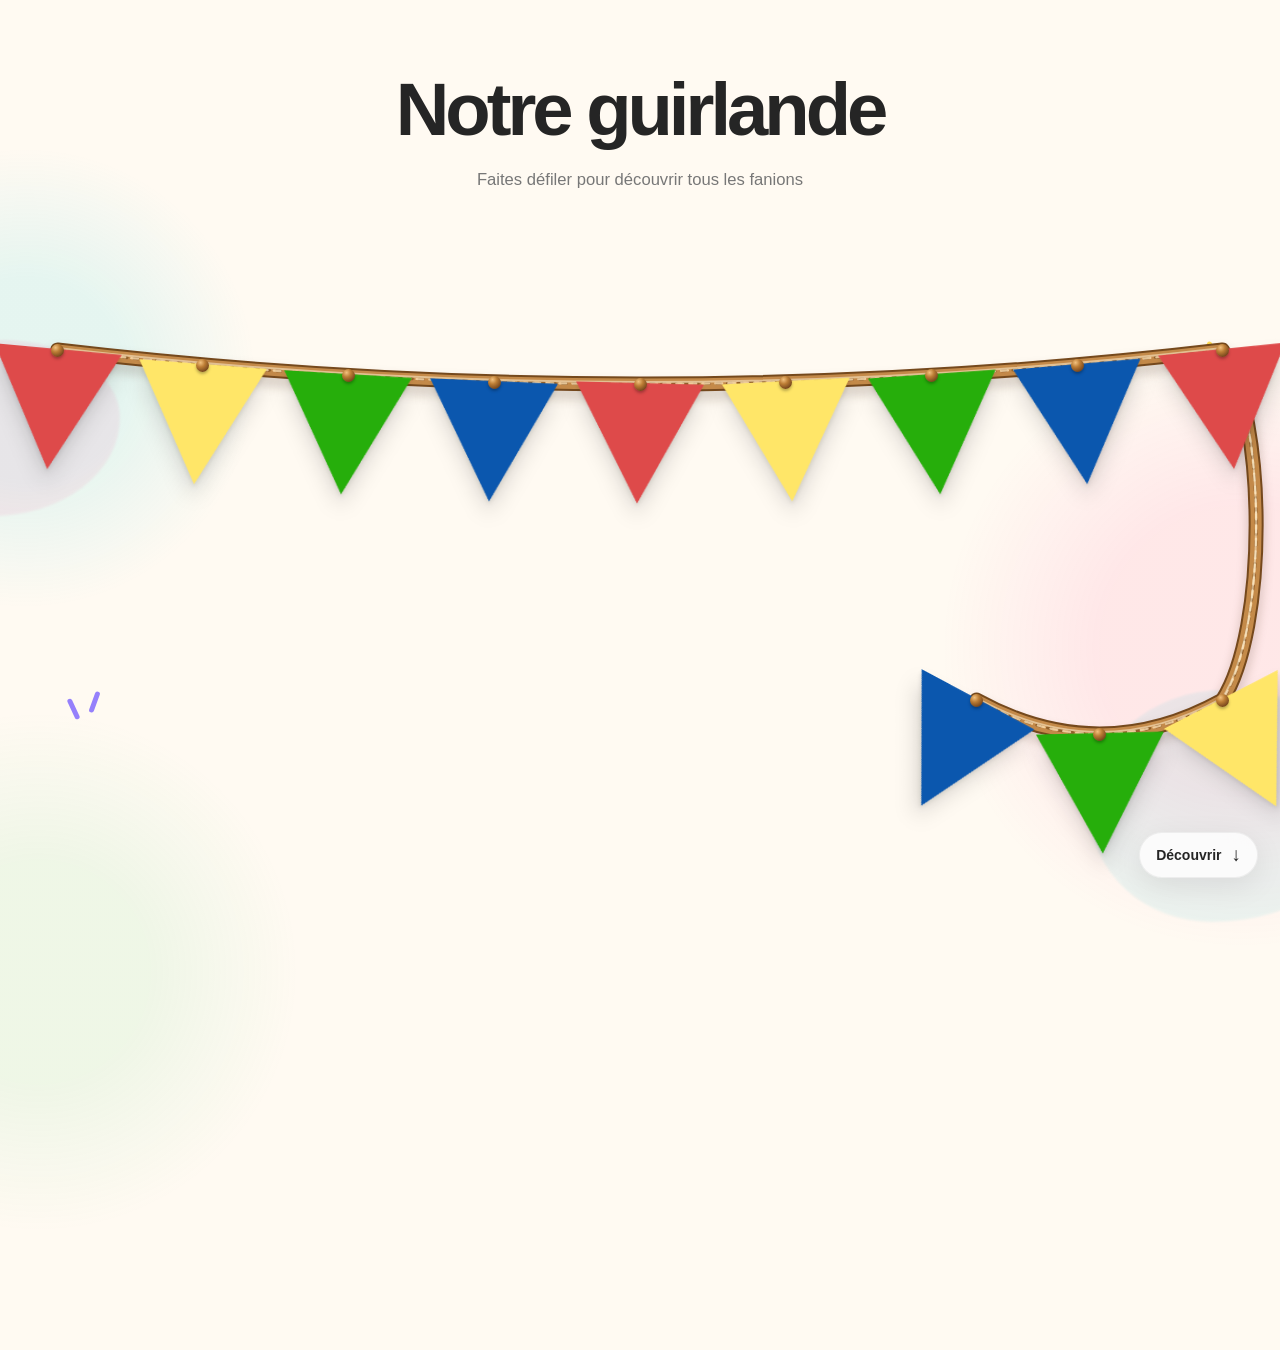
==== index.html @ d569b5b9 "first commit" ====
<!DOCTYPE html>
<html lang="fr">
<head>
  <meta charset="UTF-8">

  <meta
    name="viewport"
    content="width=device-width, initial-scale=1.0"
  >

  <title>Notre guirlande</title>

  <style>

    /* =========================================================
       RESET
       ========================================================= */

    * {
      box-sizing: border-box;
    }

    html {
      scroll-behavior: smooth;
    }

    html,
    body {
      margin: 0;
      padding: 0;
      width: 100%;
    }

    body {
      overflow-x: hidden;

      font-family:
        Inter,
        Arial,
        Helvetica,
        sans-serif;

      color: #252525;

      background:
        radial-gradient(
          circle at 2% 28%,
          rgba(55, 210, 225, 0.13) 0,
          rgba(55, 210, 225, 0.13) 100px,
          transparent 230px
        ),

        radial-gradient(
          circle at 97% 48%,
          rgba(255, 65, 145, 0.10) 0,
          rgba(255, 65, 145, 0.10) 140px,
          transparent 300px
        ),

        radial-gradient(
          circle at 3% 72%,
          rgba(95, 215, 130, 0.10) 0,
          rgba(95, 215, 130, 0.10) 110px,
          transparent 260px
        ),

        #fffaf2;
    }


    /* =========================================================
       HEADER
       ========================================================= */

    .hero {
      position: relative;

      min-height: 250px;

      display: flex;
      align-items: center;
      justify-content: center;

      text-align: center;

      padding: 50px 20px 35px;

      z-index: 10;
    }

    .hero-content {
      position: relative;
      z-index: 2;
    }

    .hero h1 {
      margin: 0;

      font-size: clamp(
        42px,
        5.8vw,
        82px
      );

      font-weight: 900;

      line-height: 0.95;

      letter-spacing: -4px;
    }

    .hero p {
      margin: 24px 0 0;

      font-size: clamp(
        14px,
        1.3vw,
        19px
      );

      color: #777;

      font-weight: 400;
    }


    /* =========================================================
       GUIRLANDE
       ========================================================= */

    #garland {
      position: relative;

      width: 100%;

      min-height: 100vh;

      isolation: isolate;
    }


    /* =========================================================
       SVG DE LA CORDE
       ========================================================= */

    #rope-svg {
      position: absolute;

      inset: 0;

      width: 100%;
      height: 100%;

      overflow: visible;

      pointer-events: none;

      z-index: 1;
    }


    /*
      Grosse ombre douce sous la corde
    */

    .rope-big-shadow {
      fill: none;

      stroke: rgba(55, 31, 10, 0.15);

      stroke-width: 20;

      stroke-linecap: round;
      stroke-linejoin: round;

      transform: translateY(7px);

      filter: blur(4px);
    }


    /*
      Contour foncé donnant de la profondeur.
    */

    .rope-dark {
      fill: none;

      stroke: #75481e;

      stroke-width: 15;

      stroke-linecap: round;
      stroke-linejoin: round;

      filter: url(#ropeRoughness);
    }


    /*
      Corps principal.
    */

    .rope-main {
      fill: none;

      stroke: #c48a49;

      stroke-width: 11;

      stroke-linecap: round;
      stroke-linejoin: round;

      filter: url(#ropeRoughness);
    }


    /*
      Fibre sombre en pointillé.

      Les tirets suivent réellement la courbe.
    */

    .rope-fibre-dark {
      fill: none;

      stroke: rgba(80, 40, 12, 0.42);

      stroke-width: 3;

      stroke-dasharray: 4 7;

      stroke-linecap: round;

      filter: url(#ropeRoughness);
    }


    /*
      Deuxième fibre, légèrement décalée.
    */

    .rope-fibre-light {
      fill: none;

      stroke: rgba(255, 229, 184, 0.75);

      stroke-width: 2.2;

      stroke-dasharray: 7 6;

      stroke-dashoffset: 4;

      stroke-linecap: round;
    }


    /*
      Reflet supérieur.
    */

    .rope-highlight {
      fill: none;

      stroke: rgba(255, 240, 210, 0.55);

      stroke-width: 2;

      stroke-linecap: round;

      transform: translateY(-2px);
    }


    /* =========================================================
       FANIONS
       ========================================================= */

    .flag {
      position: absolute;

      width: clamp(
        105px,
        10vw,
        170px
      );

      height: auto;

      display: block;

      /*
        Le haut du fanion est fixé à la corde.
      */

      transform-origin:
        50% 2%;

      user-select: none;

      -webkit-user-drag: none;

      pointer-events: none;

      z-index: 4;

      opacity: 0;

      filter:
        drop-shadow(
          0 14px 10px
          rgba(0, 0, 0, 0.12)
        )
        drop-shadow(
          0 3px 2px
          rgba(0, 0, 0, 0.10)
        );

      transition:
        opacity 0.7s ease;
    }

    .flag.visible {
      opacity: 1;
    }


    /*
      Petit noeud au-dessus des fanions
    */

    .knot {
      position: absolute;

      width: 13px;
      height: 13px;

      border-radius: 50%;

      z-index: 6;

      pointer-events: none;

      background:
        radial-gradient(
          circle at 35% 28%,
          #f2c17e 0,
          #bc7d35 35%,
          #75451c 76%,
          #48280e 100%
        );

      box-shadow:
        0 2px 3px
        rgba(0, 0, 0, 0.28);
    }


    /* =========================================================
       TACHES DE COULEUR DÉCORATIVES
       ========================================================= */

    .decor-blob {
      position: absolute;

      border-radius: 46% 54% 58% 42% /
                     52% 44% 56% 48%;

      z-index: 0;

      pointer-events: none;

      opacity: 0.075;

      filter: blur(1px);
    }


    /* =========================================================
       PETITES DÉCORATIONS
       ========================================================= */

    .spark {
      position: absolute;

      z-index: 0;

      pointer-events: none;

      width: 40px;
      height: 40px;

      opacity: 0.75;
    }

    .spark::before,
    .spark::after {
      content: "";

      position: absolute;

      width: 5px;
      height: 22px;

      border-radius: 20px;

      background: currentColor;
    }

    .spark::before {
      left: 7px;
      top: 10px;

      transform:
        rotate(-25deg);
    }

    .spark::after {
      right: 7px;
      top: 3px;

      transform:
        rotate(20deg);
    }


    /* =========================================================
       SCROLL INDICATOR
       ========================================================= */

    .scroll-hint {
      position: fixed;

      right: 22px;
      bottom: 22px;

      z-index: 50;

      display: flex;

      align-items: center;

      gap: 10px;

      padding:
        11px
        16px;

      border-radius: 100px;

      background:
        rgba(255, 255, 255, 0.78);

      border:
        1px solid
        rgba(0, 0, 0, 0.055);

      backdrop-filter:
        blur(12px);

      -webkit-backdrop-filter:
        blur(12px);

      box-shadow:
        0 8px 30px
        rgba(0, 0, 0, 0.08);

      font-size: 14px;

      font-weight: 700;
    }

    .scroll-hint-arrow {
      font-size: 19px;

      animation:
        scrollBounce
        1.5s
        infinite
        ease-in-out;
    }

    @keyframes scrollBounce {

      0%,
      100% {
        transform:
          translateY(-3px);
      }

      50% {
        transform:
          translateY(4px);
      }

    }


    /* =========================================================
       MOBILE
       ========================================================= */

    @media
    (
      max-width: 700px
    ) {

      .hero {
        min-height: 190px;

        padding:
          35px
          18px;
      }

      .hero h1 {
        letter-spacing:
          -2px;
      }

      .scroll-hint {
        right: 10px;
        bottom: 10px;

        font-size: 12px;

        padding:
          9px
          13px;
      }

    }


  </style>
</head>


<body>


  <!-- =======================================================
       ENTÊTE
       ======================================================= -->

  <header class="hero">

    <div class="hero-content">

      <h1>
        Notre guirlande
      </h1>

      <p>
        Faites défiler pour découvrir tous les fanions
      </p>

    </div>

  </header>



  <!-- =======================================================
       GUIRLANDE
       ======================================================= -->

  <main id="garland">


    <!--
      Toute la corde est UN SEUL SVG
      et UN SEUL chemin continu.
    -->

    <svg
      id="rope-svg"
      preserveAspectRatio="none"
    >

      <defs>

        <!--
          Donne une très légère irrégularité
          aux bords de la corde.
        -->

        <filter
          id="ropeRoughness"
          x="-10%"
          y="-10%"
          width="120%"
          height="120%"
        >

          <feTurbulence
            type="fractalNoise"
            baseFrequency="0.012 0.20"
            numOctaves="2"
            seed="7"
            result="noise"
          />

          <feDisplacementMap
            in="SourceGraphic"
            in2="noise"
            scale="1.4"
            xChannelSelector="R"
            yChannelSelector="G"
          />

        </filter>

      </defs>


      <!-- Ombre -->

      <path
        id="rope-big-shadow"
        class="rope-big-shadow"
      ></path>


      <!-- Corps foncé -->

      <path
        id="rope-dark"
        class="rope-dark"
      ></path>


      <!-- Corps principal -->

      <path
        id="rope-main"
        class="rope-main"
      ></path>


      <!-- Fibres -->

      <path
        id="rope-fibre-dark"
        class="rope-fibre-dark"
      ></path>

      <path
        id="rope-fibre-light"
        class="rope-fibre-light"
      ></path>


      <!-- Reflet -->

      <path
        id="rope-highlight"
        class="rope-highlight"
      ></path>

    </svg>

  </main>



  <div class="scroll-hint">

    <span>
      Découvrir
    </span>

    <span class="scroll-hint-arrow">
      ↓
    </span>

  </div>



<script>

  /* ==========================================================
     CONFIGURATION À MODIFIER
     ========================================================== */


  /*
     NOMBRE TOTAL DE FANIONS

     Exemple :
     si tu as :

     001.png
     002.png
     ...
     153.png

     mets :

     const TOTAL_FANIONS = 153;
  */

  const TOTAL_FANIONS = 12;


  /*
     EXTENSION DE TES IMAGES

     PNG recommandé car cela permet
     d'avoir un fond transparent.

     Tu peux mettre :

     "png"
     "webp"
     "jpg"
  */

  const FANION_EXTENSION = "png";


  /*
     Dossier dans lequel sont stockés
     les scans.
  */

  const FANION_FOLDER = "fanions";


  /*
     Génération automatique :

     fanions/001.png
     fanions/002.png
     fanions/003.png
     ...
  */

  const FANIONS =
    Array.from(
      {
        length:
          TOTAL_FANIONS
      },

      (_, index) => {

        const number =
          String(
            index + 1
          )
          .padStart(
            3,
            "0"
          );

        return (
          `${FANION_FOLDER}/` +
          `${number}.` +
          `${FANION_EXTENSION}`
        );

      }
    );


  /* ==========================================================
     DOM
     ========================================================== */

  const garland =
    document.querySelector(
      "#garland"
    );

  const ropeSvg =
    document.querySelector(
      "#rope-svg"
    );


  const ropePaths = [

    document.querySelector(
      "#rope-big-shadow"
    ),

    document.querySelector(
      "#rope-dark"
    ),

    document.querySelector(
      "#rope-main"
    ),

    document.querySelector(
      "#rope-fibre-dark"
    ),

    document.querySelector(
      "#rope-fibre-light"
    ),

    document.querySelector(
      "#rope-highlight"
    )

  ];


  /* ==========================================================
     CRÉATION DES IMAGES
     ========================================================== */

  const flagElements = [];

  const knotElements = [];


  FANIONS.forEach(
    (
      source,
      index
    ) => {

      const img =
        document.createElement(
          "img"
        );


      img.src =
        source;


      img.alt =
        `Fanion ${index + 1}`;


      img.className =
        "flag";


      img.loading =
        index < 15
          ? "eager"
          : "lazy";


      img.decoding =
        "async";


      /*
        Si un fichier est absent,
        on le masque au lieu d'afficher
        le petit symbole d'image cassée.
      */

      img.addEventListener(
        "error",
        () => {

          console.warn(
            `Image introuvable : ${source}`
          );

          img.style.visibility =
            "hidden";

        }
      );


      /*
        Petit noeud visuel.
      */

      const knot =
        document.createElement(
          "div"
        );


      knot.className =
        "knot";


      garland.appendChild(
        img
      );


      garland.appendChild(
        knot
      );


      flagElements.push(
        img
      );


      knotElements.push(
        knot
      );

    }
  );


  /* ==========================================================
     UTILITAIRE SVG
     ========================================================== */

  const SVG_NS =
    "http://www.w3.org/2000/svg";


  function createTemporaryPath(
    d
  ) {

    const temp =
      document.createElementNS(
        SVG_NS,
        "path"
      );


    temp.setAttribute(
      "d",
      d
    );


    temp.setAttribute(
      "fill",
      "none"
    );


    ropeSvg.appendChild(
      temp
    );


    return temp;

  }


  /* ==========================================================
     DÉCORATIONS DE FOND
     ========================================================== */

  function clearDecorations() {

    garland
      .querySelectorAll(
        ".decor-blob, .spark"
      )
      .forEach(
        element => {

          element.remove();

        }
      );

  }


  function createDecorations(
    rowCount,
    rowGap
  ) {

    clearDecorations();


    const colors = [

      "#ff2f8b",
      "#00bed8",
      "#4bd269",
      "#ffd51e",
      "#7258ff"

    ];


    for (
      let row = 0;
      row < rowCount;
      row++
    ) {

      /*
        Grande tache pastel.
      */

      const blob =
        document.createElement(
          "div"
        );


      blob.className =
        "decor-blob";


      const size =
        220 +
        (
          row % 3
        ) *
        70;


      blob.style.width =
        `${size}px`;


      blob.style.height =
        `${size * 0.8}px`;


      blob.style.background =
        colors[
          row %
          colors.length
        ];


      blob.style.top =
        `${
          50 +
          row * rowGap +
          40
        }px`;


      if (
        row % 2 === 0
      ) {

        blob.style.left =
          "-100px";

      } else {

        blob.style.right =
          "-100px";

      }


      garland.appendChild(
        blob
      );


      /*
        Petit accent graphique.
      */

      const spark =
        document.createElement(
          "div"
        );


      spark.className =
        "spark";


      spark.style.color =
        colors[
          (
            row +
            3
          ) %
          colors.length
        ];


      spark.style.top =
        `${
          row *
          rowGap +
          rowGap *
          0.25
        }px`;


      if (
        row % 2 === 0
      ) {

        spark.style.right =
          "5%";

      } else {

        spark.style.left =
          "5%";

      }


      garland.appendChild(
        spark
      );

    }

  }


  /* ==========================================================
     CALCUL DE L'ANGLE DE LA CORDE
     ========================================================== */

  function getAngleAtLength(
    path,
    length
  ) {

    const totalLength =
      path.getTotalLength();


    const before =
      path.getPointAtLength(
        Math.max(
          0,
          length - 2
        )
      );


    const after =
      path.getPointAtLength(
        Math.min(
          totalLength,
          length + 2
        )
      );


    return (
      Math.atan2(
        after.y - before.y,
        after.x - before.x
      )
      *
      180
      /
      Math.PI
    );

  }


  /* ==========================================================
     CONSTRUCTION DE LA GUIRLANDE
     ========================================================== */

  function buildGarland() {


    const width =
      document.documentElement
        .clientWidth;


    /*
      Taille approximative d'un fanion.

      Doit suivre la valeur CSS :
      clamp(105px, 10vw, 170px)
    */

    const flagWidth =
      Math.min(
        170,

        Math.max(
          105,
          width * 0.10
        )
      );


    /*
      On veut que les fanions se touchent
      presque.
    */

    const flagSpacing =
      flagWidth * 0.96;


    /*
      Marge latérale.

      La corde peut légèrement sortir
      du viewport lors du demi-tour.
    */

    const sideMargin =
      width < 600
        ? 18
        : Math.max(
            45,
            width * 0.045
          );


    const usableWidth =
      width -
      (
        sideMargin *
        2
      );


    /*
      Nombre de fanions sur une ligne.
    */

    const flagsPerRow =
      Math.max(
        3,

        Math.floor(
          usableWidth /
          flagSpacing
        )
      );


    /*
      Nombre de rangées nécessaires.
    */

    const rowCount =
      Math.ceil(
        TOTAL_FANIONS /
        flagsPerRow
      );


    /*
      Espace vertical.

      Plus important que dans ta
      première version pour mieux
      respirer.
    */

    const rowGap =
      width < 600
        ? 245
        : 350;


    const topOffset =
      width < 600
        ? 70
        : 100;


    /*
      Creux naturel de chaque portion
      horizontale.
    */

    const sag =
      width < 600
        ? 20
        : 34;


    const bottomSpace =
      width < 600
        ? 200
        : 300;


    const totalHeight =
      topOffset +
      (
        rowCount *
        rowGap
      ) +
      bottomSpace;


    garland.style.height =
      `${totalHeight}px`;


    ropeSvg.setAttribute(
      "viewBox",
      `0 0 ${width} ${totalHeight}`
    );


    /*
      On remet les fanions à zéro.
    */

    flagElements.forEach(
      flag => {

        flag.style.left =
          "0px";

        flag.style.top =
          "0px";

      }
    );


    knotElements.forEach(
      knot => {

        knot.style.left =
          "0px";

        knot.style.top =
          "0px";

      }
    );


    /*
      CHEMIN GLOBAL

      Il s'agit réellement d'un seul
      tracé SVG continu.
    */

    let globalPath =
      "";


    let globalFlagIndex =
      0;


    /*
      Position du début.
    */

    let previousEndX =
      null;

    let previousY =
      null;


    for (
      let row = 0;
      row < rowCount;
      row++
    ) {


      const leftToRight =
        row % 2 === 0;


      const remaining =
        TOTAL_FANIONS -
        globalFlagIndex;


      const flagsThisRow =
        Math.min(
          flagsPerRow,
          remaining
        );


      const y =
        topOffset +
        row *
        rowGap;


      /*
        Pour toutes les lignes sauf
        la dernière, on utilise toute
        la largeur.

        C'est ce qui permet d'avoir
        des demi-tours cohérents.
      */

      const isLastRow =
        row ===
        rowCount - 1;


      const startX =
        leftToRight

          ? sideMargin

          : width -
            sideMargin;


      let endX;


      if (
        isLastRow
      ) {

        /*
          La dernière ligne peut
          s'arrêter avant le bord
          s'il reste peu de fanions.
        */

        const distance =
          Math.min(

            usableWidth,

            Math.max(
              flagSpacing,
              (
                flagsThisRow -
                1
              ) *
              flagSpacing
            )

          );


        endX =
          leftToRight

            ? startX +
              distance

            : startX -
              distance;

      } else {

        endX =
          leftToRight

            ? width -
              sideMargin

            : sideMargin;

      }


      /*
        PREMIÈRE LIGNE
      */

      if (
        row === 0
      ) {

        globalPath +=
          `M ${startX} ${y} `;

      }


      /*
        Demi-tour depuis la ligne
        précédente.
      */

      if (
        row > 0
      ) {

        const direction =
          previousEndX >
          width / 2

            ? 1

            : -1;


        /*
          La corde sort légèrement du
          cadre pour créer un beau
          virage naturel.
        */

        const outsideX =
          previousEndX +
          direction *
          (
            width < 600
              ? 27
              : 45
          );


        globalPath += `

          C

          ${outsideX}
          ${
            previousY +
            rowGap *
            0.20
          }

          ${outsideX}
          ${
            y -
            rowGap *
            0.20
          }

          ${startX}
          ${y}

        `;

      }


      /*
        Courbe de la rangée.

        Quadratique :
        début → centre bas → fin
      */

      const centerX =
        (
          startX +
          endX
        ) /
        2;


      const controlY =
        y +
        sag *
        2;


      const rowPathD =
        `M ${startX} ${y}
         Q
         ${centerX}
         ${controlY}
         ${endX}
         ${y}`;


      /*
        On ajoute cette courbe au
        chemin global.
      */

      globalPath += `

        Q

        ${centerX}
        ${controlY}

        ${endX}
        ${y}

      `;


      /*
        Création temporaire d'un path
        pour obtenir les vraies
        positions sur la courbe.
      */

      const temporaryPath =
        createTemporaryPath(
          rowPathD
        );


      const rowLength =
        temporaryPath
          .getTotalLength();


      /*
        Placement des fanions.
      */

      for (
        let localIndex = 0;
        localIndex < flagsThisRow;
        localIndex++
      ) {


        let ratio;


        /*
          On répartit les fanions sur
          toute la ligne.

          La dernière ligne incomplète
          reste naturellement plus
          courte.
        */

        if (
          flagsThisRow <= 1
        ) {

          ratio =
            0;

        } else {

          ratio =
            localIndex /
            (
              flagsThisRow -
              1
            );

        }


        const distance =
          ratio *
          rowLength;


        const point =
          temporaryPath
            .getPointAtLength(
              distance
            );


        let angle =
          getAngleAtLength(
            temporaryPath,
            distance
          );


        /*
          Quand on va de droite à
          gauche, l'angle SVG est proche
          de 180°.

          On ramène l'inclinaison
          autour de zéro.
        */

        if (
          !leftToRight
        ) {

          if (
            angle > 90
          ) {

            angle -=
              180;

          }

          if (
            angle < -90
          ) {

            angle +=
              180;

          }

        }


        const flag =
          flagElements[
            globalFlagIndex
          ];


        const knot =
          knotElements[
            globalFlagIndex
          ];


        /*
          Petit défaut naturel.

          Les fanions ne sont pas tous
          parfaitement droits.
        */

        const naturalTilt =
          (
            (
              globalFlagIndex %
              5
            ) -
            2
          ) *
          0.7;


        flag.style.left =
          `${point.x}px`;


        flag.style.top =
          `${point.y - 1}px`;


        flag.style.transform =
          `
            translateX(-50%)
            rotate(
              ${
                angle +
                naturalTilt
              }deg
            )
          `;


        /*
          Petit noeud sur la corde.
        */

        knot.style.left =
          `${point.x - 6.5}px`;


        knot.style.top =
          `${point.y - 6}px`;


        globalFlagIndex++;


      }


      /*
        Suppression du path temporaire.
      */

      temporaryPath.remove();


      previousEndX =
        endX;


      previousY =
        y;

    }


    /*
      Le même chemin est utilisé
      par toutes les couches de
      la corde.
    */

    ropePaths.forEach(
      path => {

        path.setAttribute(
          "d",
          globalPath
        );

      }
    );


    /*
      Décor.
    */

    createDecorations(
      rowCount,
      rowGap
    );


    /*
      Apparition au scroll.
    */

    observeFlags();

  }


  /* ==========================================================
     APPARITION AU SCROLL
     ========================================================== */

  let observer =
    null;


  function observeFlags() {


    if (
      observer
    ) {

      observer.disconnect();

    }


    observer =
      new IntersectionObserver(

        entries => {

          entries.forEach(
            entry => {

              if (
                entry.isIntersecting
              ) {

                entry
                  .target
                  .classList
                  .add(
                    "visible"
                  );

              }

            }
          );

        },

        {
          rootMargin:
            "100px 0px 150px 0px",

          threshold:
            0.01
        }

      );


    flagElements.forEach(
      flag => {

        observer.observe(
          flag
        );

      }
    );

  }


  /* ==========================================================
     REDIMENSIONNEMENT
     ========================================================== */

  let resizeTimeout;


  window.addEventListener(
    "resize",
    () => {

      clearTimeout(
        resizeTimeout
      );


      resizeTimeout =
        setTimeout(
          () => {

            buildGarland();

          },
          150
        );

    }
  );


  /* ==========================================================
     LANCEMENT
     ========================================================== */

  buildGarland();


</script>


</body>
</html>
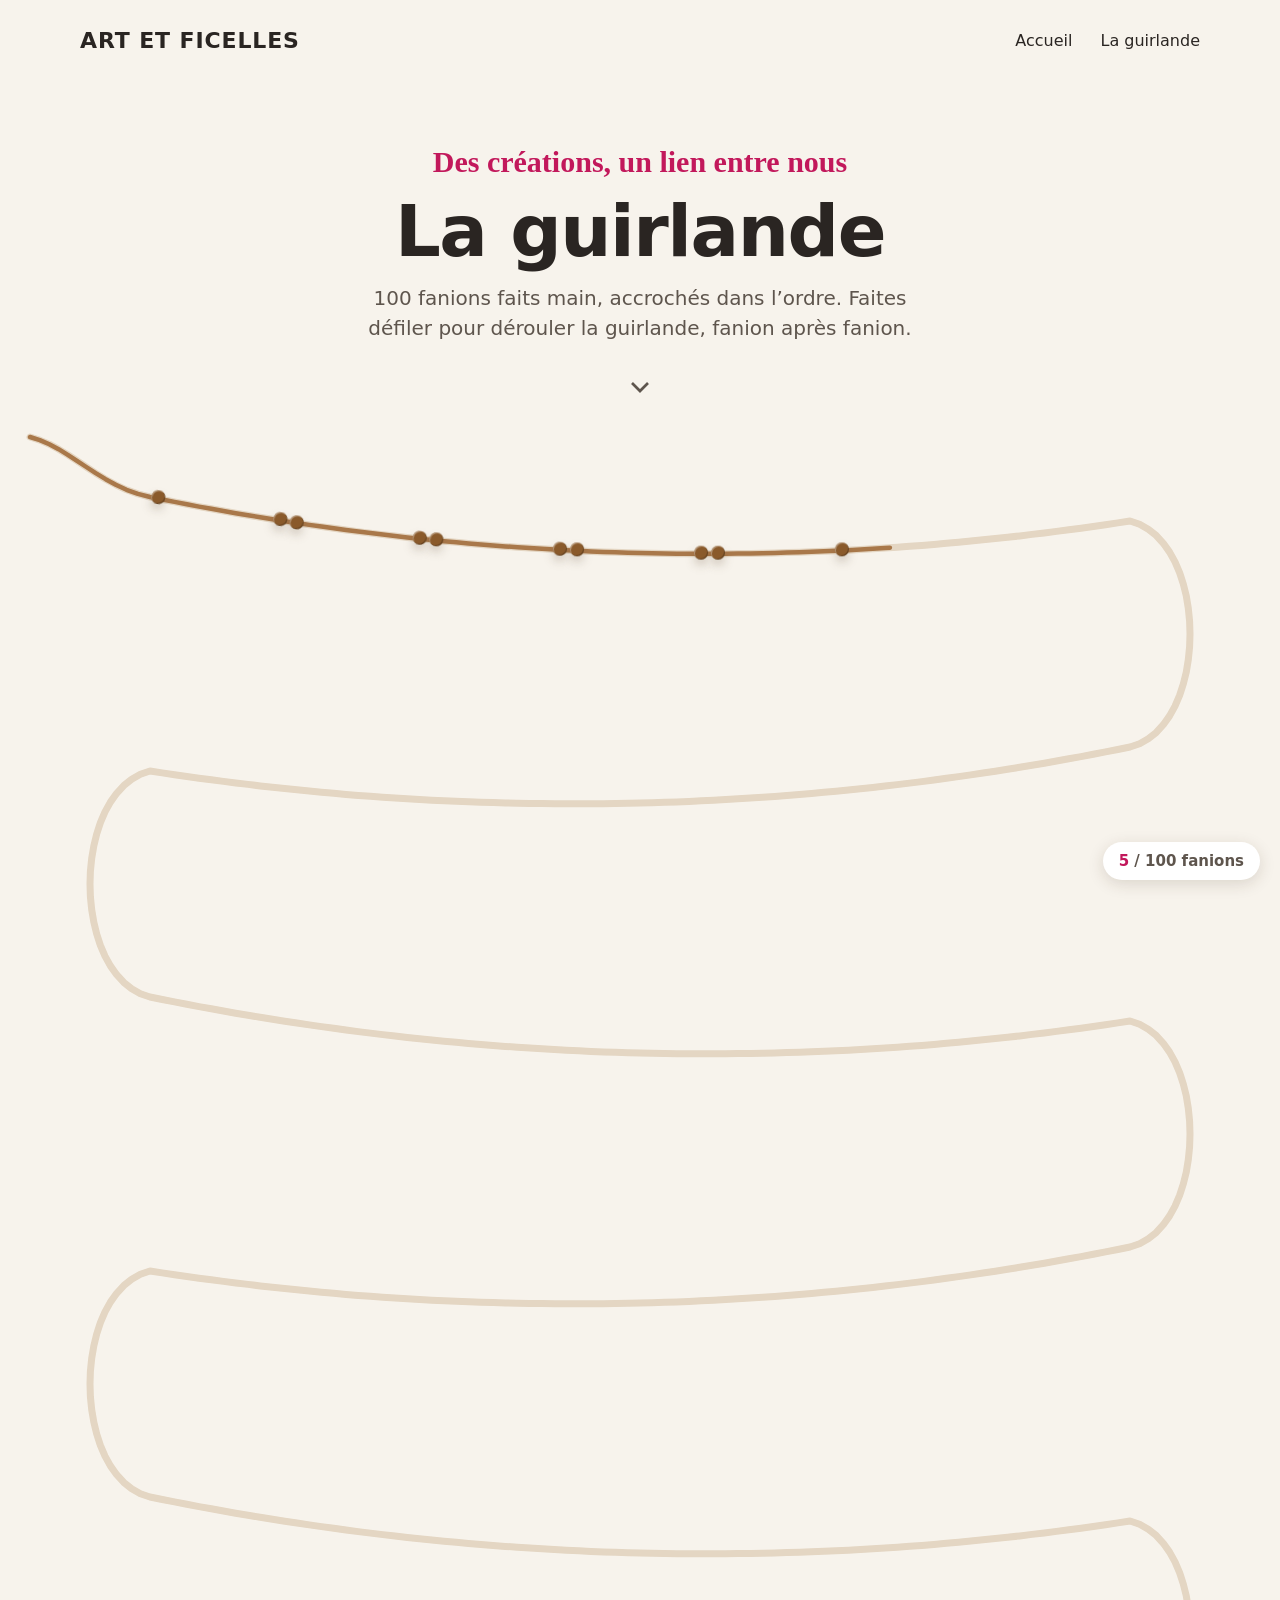
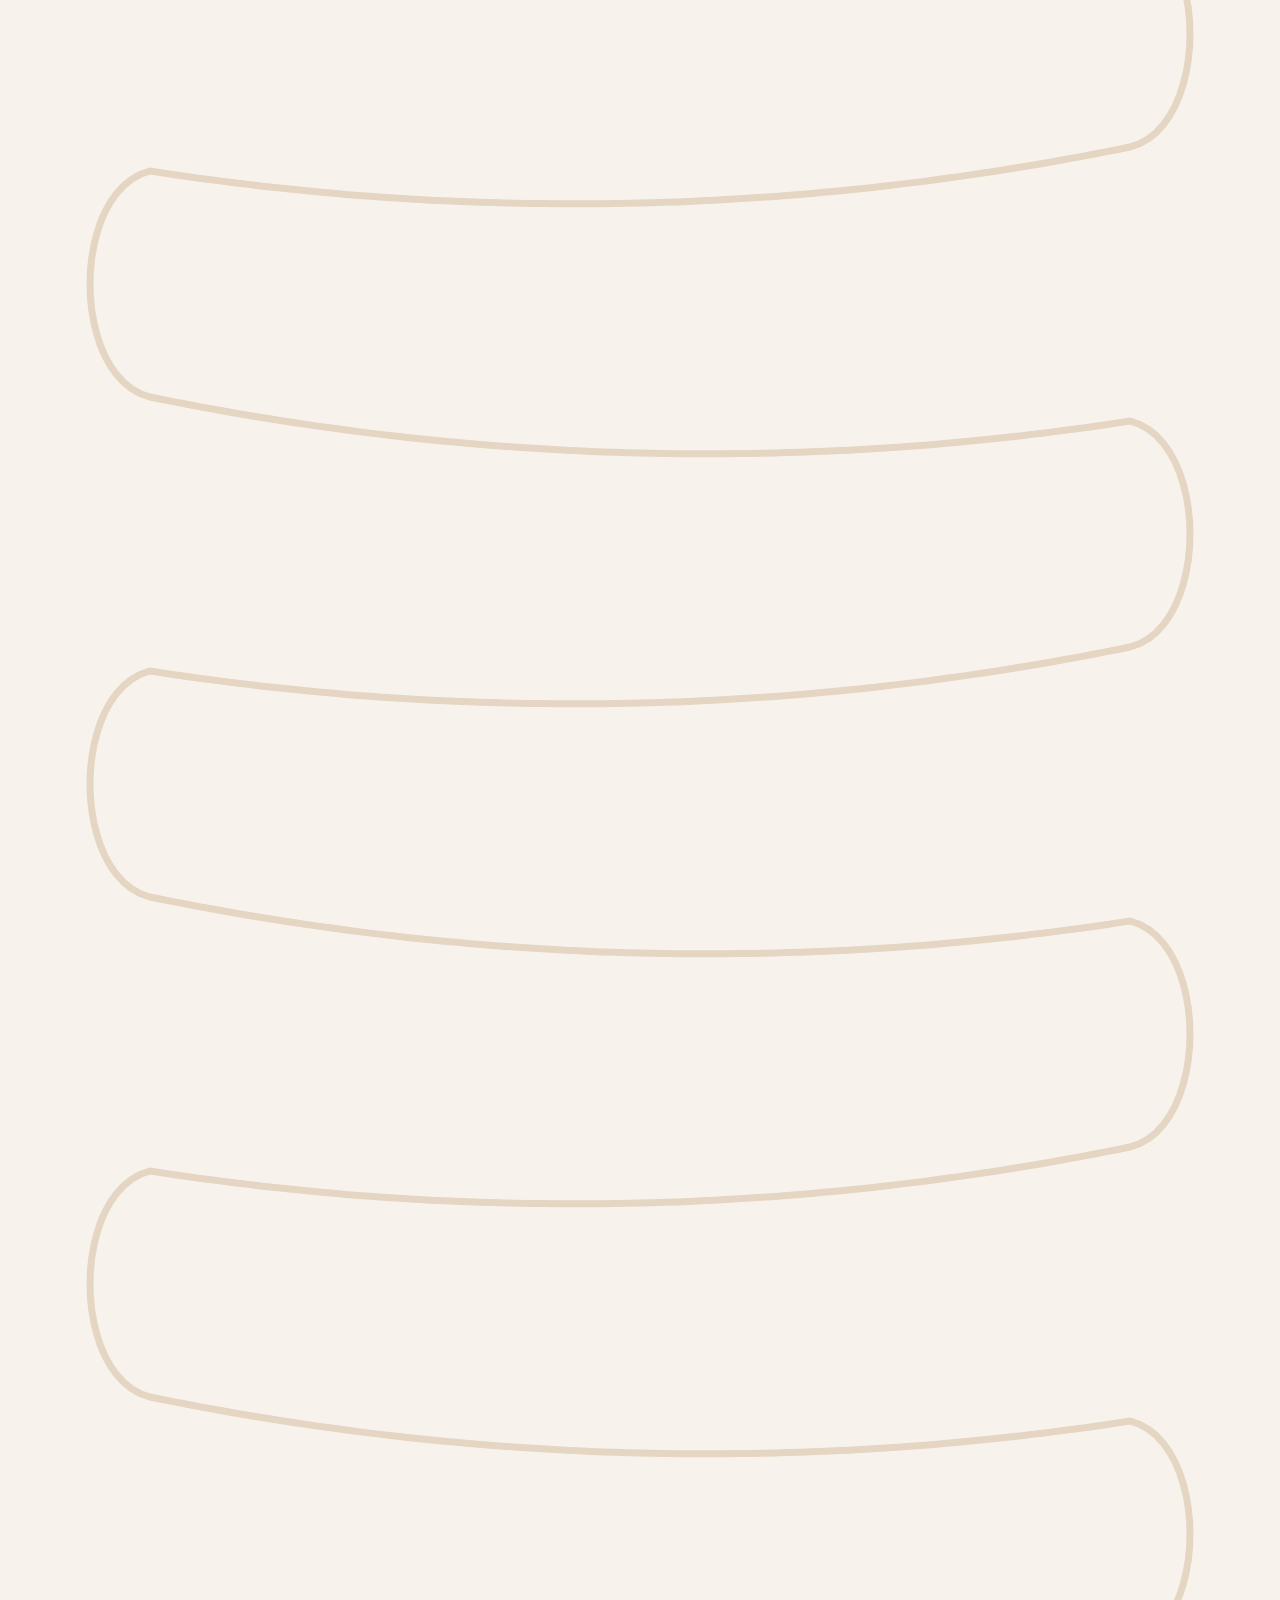
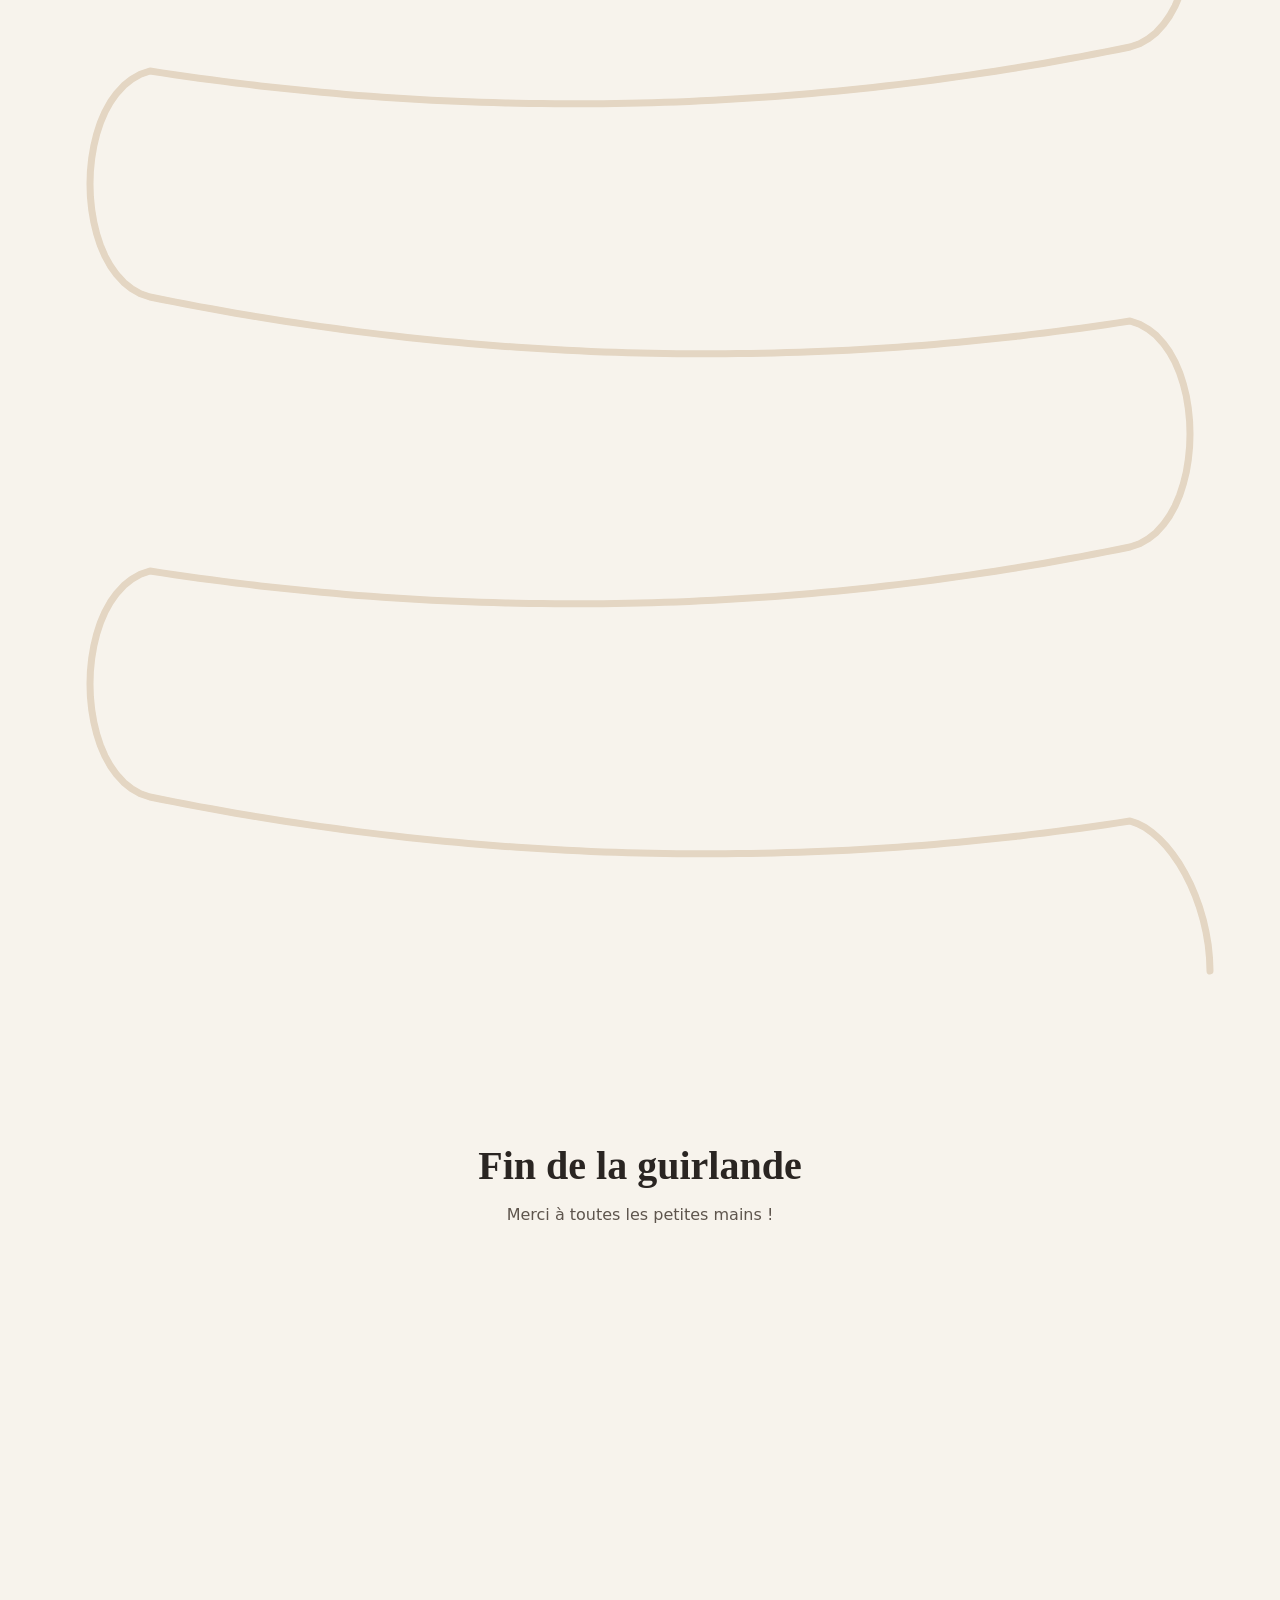
==== commit 49e86a33: "first commit" ====
--- a/index.html
+++ b/index.html
@@ -1,1939 +1,25 @@
-<!DOCTYPE html>
+<!doctype html>
 <html lang="fr">
 <head>
-  <meta charset="UTF-8">
-
-  <meta
-    name="viewport"
-    content="width=device-width, initial-scale=1.0"
-  >
-
-  <title>Notre guirlande</title>
-
-  <style>
-
-    /* =========================================================
-       RESET
-       ========================================================= */
-
-    * {
-      box-sizing: border-box;
-    }
-
-    html {
-      scroll-behavior: smooth;
-    }
-
-    html,
-    body {
-      margin: 0;
-      padding: 0;
-      width: 100%;
-    }
-
-    body {
-      overflow-x: hidden;
-
-      font-family:
-        Inter,
-        Arial,
-        Helvetica,
-        sans-serif;
-
-      color: #252525;
-
-      background:
-        radial-gradient(
-          circle at 2% 28%,
-          rgba(55, 210, 225, 0.13) 0,
-          rgba(55, 210, 225, 0.13) 100px,
-          transparent 230px
-        ),
-
-        radial-gradient(
-          circle at 97% 48%,
-          rgba(255, 65, 145, 0.10) 0,
-          rgba(255, 65, 145, 0.10) 140px,
-          transparent 300px
-        ),
-
-        radial-gradient(
-          circle at 3% 72%,
-          rgba(95, 215, 130, 0.10) 0,
-          rgba(95, 215, 130, 0.10) 110px,
-          transparent 260px
-        ),
-
-        #fffaf2;
-    }
-
-
-    /* =========================================================
-       HEADER
-       ========================================================= */
-
-    .hero {
-      position: relative;
-
-      min-height: 250px;
-
-      display: flex;
-      align-items: center;
-      justify-content: center;
-
-      text-align: center;
-
-      padding: 50px 20px 35px;
-
-      z-index: 10;
-    }
-
-    .hero-content {
-      position: relative;
-      z-index: 2;
-    }
-
-    .hero h1 {
-      margin: 0;
-
-      font-size: clamp(
-        42px,
-        5.8vw,
-        82px
-      );
-
-      font-weight: 900;
-
-      line-height: 0.95;
-
-      letter-spacing: -4px;
-    }
-
-    .hero p {
-      margin: 24px 0 0;
-
-      font-size: clamp(
-        14px,
-        1.3vw,
-        19px
-      );
-
-      color: #777;
-
-      font-weight: 400;
-    }
-
-
-    /* =========================================================
-       GUIRLANDE
-       ========================================================= */
-
-    #garland {
-      position: relative;
-
-      width: 100%;
-
-      min-height: 100vh;
-
-      isolation: isolate;
-    }
-
-
-    /* =========================================================
-       SVG DE LA CORDE
-       ========================================================= */
-
-    #rope-svg {
-      position: absolute;
-
-      inset: 0;
-
-      width: 100%;
-      height: 100%;
-
-      overflow: visible;
-
-      pointer-events: none;
-
-      z-index: 1;
-    }
-
-
-    /*
-      Grosse ombre douce sous la corde
-    */
-
-    .rope-big-shadow {
-      fill: none;
-
-      stroke: rgba(55, 31, 10, 0.15);
-
-      stroke-width: 20;
-
-      stroke-linecap: round;
-      stroke-linejoin: round;
-
-      transform: translateY(7px);
-
-      filter: blur(4px);
-    }
-
-
-    /*
-      Contour foncé donnant de la profondeur.
-    */
-
-    .rope-dark {
-      fill: none;
-
-      stroke: #75481e;
-
-      stroke-width: 15;
-
-      stroke-linecap: round;
-      stroke-linejoin: round;
-
-      filter: url(#ropeRoughness);
-    }
-
-
-    /*
-      Corps principal.
-    */
-
-    .rope-main {
-      fill: none;
-
-      stroke: #c48a49;
-
-      stroke-width: 11;
-
-      stroke-linecap: round;
-      stroke-linejoin: round;
-
-      filter: url(#ropeRoughness);
-    }
-
-
-    /*
-      Fibre sombre en pointillé.
-
-      Les tirets suivent réellement la courbe.
-    */
-
-    .rope-fibre-dark {
-      fill: none;
-
-      stroke: rgba(80, 40, 12, 0.42);
-
-      stroke-width: 3;
-
-      stroke-dasharray: 4 7;
-
-      stroke-linecap: round;
-
-      filter: url(#ropeRoughness);
-    }
-
-
-    /*
-      Deuxième fibre, légèrement décalée.
-    */
-
-    .rope-fibre-light {
-      fill: none;
-
-      stroke: rgba(255, 229, 184, 0.75);
-
-      stroke-width: 2.2;
-
-      stroke-dasharray: 7 6;
-
-      stroke-dashoffset: 4;
-
-      stroke-linecap: round;
-    }
-
-
-    /*
-      Reflet supérieur.
-    */
-
-    .rope-highlight {
-      fill: none;
-
-      stroke: rgba(255, 240, 210, 0.55);
-
-      stroke-width: 2;
-
-      stroke-linecap: round;
-
-      transform: translateY(-2px);
-    }
-
-
-    /* =========================================================
-       FANIONS
-       ========================================================= */
-
-    .flag {
-      position: absolute;
-
-      width: clamp(
-        105px,
-        10vw,
-        170px
-      );
-
-      height: auto;
-
-      display: block;
-
-      /*
-        Le haut du fanion est fixé à la corde.
-      */
-
-      transform-origin:
-        50% 2%;
-
-      user-select: none;
-
-      -webkit-user-drag: none;
-
-      pointer-events: none;
-
-      z-index: 4;
-
-      opacity: 0;
-
-      filter:
-        drop-shadow(
-          0 14px 10px
-          rgba(0, 0, 0, 0.12)
-        )
-        drop-shadow(
-          0 3px 2px
-          rgba(0, 0, 0, 0.10)
-        );
-
-      transition:
-        opacity 0.7s ease;
-    }
-
-    .flag.visible {
-      opacity: 1;
-    }
-
-
-    /*
-      Petit noeud au-dessus des fanions
-    */
-
-    .knot {
-      position: absolute;
-
-      width: 13px;
-      height: 13px;
-
-      border-radius: 50%;
-
-      z-index: 6;
-
-      pointer-events: none;
-
-      background:
-        radial-gradient(
-          circle at 35% 28%,
-          #f2c17e 0,
-          #bc7d35 35%,
-          #75451c 76%,
-          #48280e 100%
-        );
-
-      box-shadow:
-        0 2px 3px
-        rgba(0, 0, 0, 0.28);
-    }
-
-
-    /* =========================================================
-       TACHES DE COULEUR DÉCORATIVES
-       ========================================================= */
-
-    .decor-blob {
-      position: absolute;
-
-      border-radius: 46% 54% 58% 42% /
-                     52% 44% 56% 48%;
-
-      z-index: 0;
-
-      pointer-events: none;
-
-      opacity: 0.075;
-
-      filter: blur(1px);
-    }
-
-
-    /* =========================================================
-       PETITES DÉCORATIONS
-       ========================================================= */
-
-    .spark {
-      position: absolute;
-
-      z-index: 0;
-
-      pointer-events: none;
-
-      width: 40px;
-      height: 40px;
-
-      opacity: 0.75;
-    }
-
-    .spark::before,
-    .spark::after {
-      content: "";
-
-      position: absolute;
-
-      width: 5px;
-      height: 22px;
-
-      border-radius: 20px;
-
-      background: currentColor;
-    }
-
-    .spark::before {
-      left: 7px;
-      top: 10px;
-
-      transform:
-        rotate(-25deg);
-    }
-
-    .spark::after {
-      right: 7px;
-      top: 3px;
-
-      transform:
-        rotate(20deg);
-    }
-
-
-    /* =========================================================
-       SCROLL INDICATOR
-       ========================================================= */
-
-    .scroll-hint {
-      position: fixed;
-
-      right: 22px;
-      bottom: 22px;
-
-      z-index: 50;
-
-      display: flex;
-
-      align-items: center;
-
-      gap: 10px;
-
-      padding:
-        11px
-        16px;
-
-      border-radius: 100px;
-
-      background:
-        rgba(255, 255, 255, 0.78);
-
-      border:
-        1px solid
-        rgba(0, 0, 0, 0.055);
-
-      backdrop-filter:
-        blur(12px);
-
-      -webkit-backdrop-filter:
-        blur(12px);
-
-      box-shadow:
-        0 8px 30px
-        rgba(0, 0, 0, 0.08);
-
-      font-size: 14px;
-
-      font-weight: 700;
-    }
-
-    .scroll-hint-arrow {
-      font-size: 19px;
-
-      animation:
-        scrollBounce
-        1.5s
-        infinite
-        ease-in-out;
-    }
-
-    @keyframes scrollBounce {
-
-      0%,
-      100% {
-        transform:
-          translateY(-3px);
-      }
-
-      50% {
-        transform:
-          translateY(4px);
-      }
-
-    }
-
-
-    /* =========================================================
-       MOBILE
-       ========================================================= */
-
-    @media
-    (
-      max-width: 700px
-    ) {
-
-      .hero {
-        min-height: 190px;
-
-        padding:
-          35px
-          18px;
-      }
-
-      .hero h1 {
-        letter-spacing:
-          -2px;
-      }
-
-      .scroll-hint {
-        right: 10px;
-        bottom: 10px;
-
-        font-size: 12px;
-
-        padding:
-          9px
-          13px;
-      }
-
-    }
-
-
-  </style>
+  <meta charset="utf-8">
+  <meta name="viewport" content="width=device-width, initial-scale=1">
+  <title>Art et Ficelles — La guirlande</title>
+  <link href="https://fonts.googleapis.com/css2?family=Bricolage+Grotesque:opsz,wght@12..96,400;12..96,600;12..96,800&family=Caveat:wght@600;700&display=swap" rel="stylesheet">
+  <link rel="stylesheet" href="reference.css">
+  <link rel="stylesheet" href="style.css">
+  <script defer src="fanions.js"></script>
+  <script defer src="app.js"></script>
+  <script defer src="animation.js"></script>
 </head>
-
-
 <body>
-
-
-  <!-- =======================================================
-       ENTÊTE
-       ======================================================= -->
-
-  <header class="hero">
-
-    <div class="hero-content">
-
-      <h1>
-        Notre guirlande
-      </h1>
-
-      <p>
-        Faites défiler pour découvrir tous les fanions
-      </p>
-
-    </div>
-
-  </header>
-
-
-
-  <!-- =======================================================
-       GUIRLANDE
-       ======================================================= -->
-
-  <main id="garland">
-
-
-    <!--
-      Toute la corde est UN SEUL SVG
-      et UN SEUL chemin continu.
-    -->
-
-    <svg
-      id="rope-svg"
-      preserveAspectRatio="none"
-    >
-
-      <defs>
-
-        <!--
-          Donne une très légère irrégularité
-          aux bords de la corde.
-        -->
-
-        <filter
-          id="ropeRoughness"
-          x="-10%"
-          y="-10%"
-          width="120%"
-          height="120%"
-        >
-
-          <feTurbulence
-            type="fractalNoise"
-            baseFrequency="0.012 0.20"
-            numOctaves="2"
-            seed="7"
-            result="noise"
-          />
-
-          <feDisplacementMap
-            in="SourceGraphic"
-            in2="noise"
-            scale="1.4"
-            xChannelSelector="R"
-            yChannelSelector="G"
-          />
-
-        </filter>
-
-      </defs>
-
-
-      <!-- Ombre -->
-
-      <path
-        id="rope-big-shadow"
-        class="rope-big-shadow"
-      ></path>
-
-
-      <!-- Corps foncé -->
-
-      <path
-        id="rope-dark"
-        class="rope-dark"
-      ></path>
-
-
-      <!-- Corps principal -->
-
-      <path
-        id="rope-main"
-        class="rope-main"
-      ></path>
-
-
-      <!-- Fibres -->
-
-      <path
-        id="rope-fibre-dark"
-        class="rope-fibre-dark"
-      ></path>
-
-      <path
-        id="rope-fibre-light"
-        class="rope-fibre-light"
-      ></path>
-
-
-      <!-- Reflet -->
-
-      <path
-        id="rope-highlight"
-        class="rope-highlight"
-      ></path>
-
-    </svg>
-
-  </main>
-
-
-
-  <div class="scroll-hint">
-
-    <span>
-      Découvrir
-    </span>
-
-    <span class="scroll-hint-arrow">
-      ↓
-    </span>
-
-  </div>
-
-
-
-<script>
-
-  /* ==========================================================
-     CONFIGURATION À MODIFIER
-     ========================================================== */
-
-
-  /*
-     NOMBRE TOTAL DE FANIONS
-
-     Exemple :
-     si tu as :
-
-     001.png
-     002.png
-     ...
-     153.png
-
-     mets :
-
-     const TOTAL_FANIONS = 153;
-  */
-
-  const TOTAL_FANIONS = 12;
-
-
-  /*
-     EXTENSION DE TES IMAGES
-
-     PNG recommandé car cela permet
-     d'avoir un fond transparent.
-
-     Tu peux mettre :
-
-     "png"
-     "webp"
-     "jpg"
-  */
-
-  const FANION_EXTENSION = "png";
-
-
-  /*
-     Dossier dans lequel sont stockés
-     les scans.
-  */
-
-  const FANION_FOLDER = "fanions";
-
-
-  /*
-     Génération automatique :
-
-     fanions/001.png
-     fanions/002.png
-     fanions/003.png
-     ...
-  */
-
-  const FANIONS =
-    Array.from(
-      {
-        length:
-          TOTAL_FANIONS
-      },
-
-      (_, index) => {
-
-        const number =
-          String(
-            index + 1
-          )
-          .padStart(
-            3,
-            "0"
-          );
-
-        return (
-          `${FANION_FOLDER}/` +
-          `${number}.` +
-          `${FANION_EXTENSION}`
-        );
-
-      }
-    );
-
-
-  /* ==========================================================
-     DOM
-     ========================================================== */
-
-  const garland =
-    document.querySelector(
-      "#garland"
-    );
-
-  const ropeSvg =
-    document.querySelector(
-      "#rope-svg"
-    );
-
-
-  const ropePaths = [
-
-    document.querySelector(
-      "#rope-big-shadow"
-    ),
-
-    document.querySelector(
-      "#rope-dark"
-    ),
-
-    document.querySelector(
-      "#rope-main"
-    ),
-
-    document.querySelector(
-      "#rope-fibre-dark"
-    ),
-
-    document.querySelector(
-      "#rope-fibre-light"
-    ),
-
-    document.querySelector(
-      "#rope-highlight"
-    )
-
-  ];
-
-
-  /* ==========================================================
-     CRÉATION DES IMAGES
-     ========================================================== */
-
-  const flagElements = [];
-
-  const knotElements = [];
-
-
-  FANIONS.forEach(
-    (
-      source,
-      index
-    ) => {
-
-      const img =
-        document.createElement(
-          "img"
-        );
-
-
-      img.src =
-        source;
-
-
-      img.alt =
-        `Fanion ${index + 1}`;
-
-
-      img.className =
-        "flag";
-
-
-      img.loading =
-        index < 15
-          ? "eager"
-          : "lazy";
-
-
-      img.decoding =
-        "async";
-
-
-      /*
-        Si un fichier est absent,
-        on le masque au lieu d'afficher
-        le petit symbole d'image cassée.
-      */
-
-      img.addEventListener(
-        "error",
-        () => {
-
-          console.warn(
-            `Image introuvable : ${source}`
-          );
-
-          img.style.visibility =
-            "hidden";
-
-        }
-      );
-
-
-      /*
-        Petit noeud visuel.
-      */
-
-      const knot =
-        document.createElement(
-          "div"
-        );
-
-
-      knot.className =
-        "knot";
-
-
-      garland.appendChild(
-        img
-      );
-
-
-      garland.appendChild(
-        knot
-      );
-
-
-      flagElements.push(
-        img
-      );
-
-
-      knotElements.push(
-        knot
-      );
-
-    }
-  );
-
-
-  /* ==========================================================
-     UTILITAIRE SVG
-     ========================================================== */
-
-  const SVG_NS =
-    "http://www.w3.org/2000/svg";
-
-
-  function createTemporaryPath(
-    d
-  ) {
-
-    const temp =
-      document.createElementNS(
-        SVG_NS,
-        "path"
-      );
-
-
-    temp.setAttribute(
-      "d",
-      d
-    );
-
-
-    temp.setAttribute(
-      "fill",
-      "none"
-    );
-
-
-    ropeSvg.appendChild(
-      temp
-    );
-
-
-    return temp;
-
-  }
-
-
-  /* ==========================================================
-     DÉCORATIONS DE FOND
-     ========================================================== */
-
-  function clearDecorations() {
-
-    garland
-      .querySelectorAll(
-        ".decor-blob, .spark"
-      )
-      .forEach(
-        element => {
-
-          element.remove();
-
-        }
-      );
-
-  }
-
-
-  function createDecorations(
-    rowCount,
-    rowGap
-  ) {
-
-    clearDecorations();
-
-
-    const colors = [
-
-      "#ff2f8b",
-      "#00bed8",
-      "#4bd269",
-      "#ffd51e",
-      "#7258ff"
-
-    ];
-
-
-    for (
-      let row = 0;
-      row < rowCount;
-      row++
-    ) {
-
-      /*
-        Grande tache pastel.
-      */
-
-      const blob =
-        document.createElement(
-          "div"
-        );
-
-
-      blob.className =
-        "decor-blob";
-
-
-      const size =
-        220 +
-        (
-          row % 3
-        ) *
-        70;
-
-
-      blob.style.width =
-        `${size}px`;
-
-
-      blob.style.height =
-        `${size * 0.8}px`;
-
-
-      blob.style.background =
-        colors[
-          row %
-          colors.length
-        ];
-
-
-      blob.style.top =
-        `${
-          50 +
-          row * rowGap +
-          40
-        }px`;
-
-
-      if (
-        row % 2 === 0
-      ) {
-
-        blob.style.left =
-          "-100px";
-
-      } else {
-
-        blob.style.right =
-          "-100px";
-
-      }
-
-
-      garland.appendChild(
-        blob
-      );
-
-
-      /*
-        Petit accent graphique.
-      */
-
-      const spark =
-        document.createElement(
-          "div"
-        );
-
-
-      spark.className =
-        "spark";
-
-
-      spark.style.color =
-        colors[
-          (
-            row +
-            3
-          ) %
-          colors.length
-        ];
-
-
-      spark.style.top =
-        `${
-          row *
-          rowGap +
-          rowGap *
-          0.25
-        }px`;
-
-
-      if (
-        row % 2 === 0
-      ) {
-
-        spark.style.right =
-          "5%";
-
-      } else {
-
-        spark.style.left =
-          "5%";
-
-      }
-
-
-      garland.appendChild(
-        spark
-      );
-
-    }
-
-  }
-
-
-  /* ==========================================================
-     CALCUL DE L'ANGLE DE LA CORDE
-     ========================================================== */
-
-  function getAngleAtLength(
-    path,
-    length
-  ) {
-
-    const totalLength =
-      path.getTotalLength();
-
-
-    const before =
-      path.getPointAtLength(
-        Math.max(
-          0,
-          length - 2
-        )
-      );
-
-
-    const after =
-      path.getPointAtLength(
-        Math.min(
-          totalLength,
-          length + 2
-        )
-      );
-
-
-    return (
-      Math.atan2(
-        after.y - before.y,
-        after.x - before.x
-      )
-      *
-      180
-      /
-      Math.PI
-    );
-
-  }
-
-
-  /* ==========================================================
-     CONSTRUCTION DE LA GUIRLANDE
-     ========================================================== */
-
-  function buildGarland() {
-
-
-    const width =
-      document.documentElement
-        .clientWidth;
-
-
-    /*
-      Taille approximative d'un fanion.
-
-      Doit suivre la valeur CSS :
-      clamp(105px, 10vw, 170px)
-    */
-
-    const flagWidth =
-      Math.min(
-        170,
-
-        Math.max(
-          105,
-          width * 0.10
-        )
-      );
-
-
-    /*
-      On veut que les fanions se touchent
-      presque.
-    */
-
-    const flagSpacing =
-      flagWidth * 0.96;
-
-
-    /*
-      Marge latérale.
-
-      La corde peut légèrement sortir
-      du viewport lors du demi-tour.
-    */
-
-    const sideMargin =
-      width < 600
-        ? 18
-        : Math.max(
-            45,
-            width * 0.045
-          );
-
-
-    const usableWidth =
-      width -
-      (
-        sideMargin *
-        2
-      );
-
-
-    /*
-      Nombre de fanions sur une ligne.
-    */
-
-    const flagsPerRow =
-      Math.max(
-        3,
-
-        Math.floor(
-          usableWidth /
-          flagSpacing
-        )
-      );
-
-
-    /*
-      Nombre de rangées nécessaires.
-    */
-
-    const rowCount =
-      Math.ceil(
-        TOTAL_FANIONS /
-        flagsPerRow
-      );
-
-
-    /*
-      Espace vertical.
-
-      Plus important que dans ta
-      première version pour mieux
-      respirer.
-    */
-
-    const rowGap =
-      width < 600
-        ? 245
-        : 350;
-
-
-    const topOffset =
-      width < 600
-        ? 70
-        : 100;
-
-
-    /*
-      Creux naturel de chaque portion
-      horizontale.
-    */
-
-    const sag =
-      width < 600
-        ? 20
-        : 34;
-
-
-    const bottomSpace =
-      width < 600
-        ? 200
-        : 300;
-
-
-    const totalHeight =
-      topOffset +
-      (
-        rowCount *
-        rowGap
-      ) +
-      bottomSpace;
-
-
-    garland.style.height =
-      `${totalHeight}px`;
-
-
-    ropeSvg.setAttribute(
-      "viewBox",
-      `0 0 ${width} ${totalHeight}`
-    );
-
-
-    /*
-      On remet les fanions à zéro.
-    */
-
-    flagElements.forEach(
-      flag => {
-
-        flag.style.left =
-          "0px";
-
-        flag.style.top =
-          "0px";
-
-      }
-    );
-
-
-    knotElements.forEach(
-      knot => {
-
-        knot.style.left =
-          "0px";
-
-        knot.style.top =
-          "0px";
-
-      }
-    );
-
-
-    /*
-      CHEMIN GLOBAL
-
-      Il s'agit réellement d'un seul
-      tracé SVG continu.
-    */
-
-    let globalPath =
-      "";
-
-
-    let globalFlagIndex =
-      0;
-
-
-    /*
-      Position du début.
-    */
-
-    let previousEndX =
-      null;
-
-    let previousY =
-      null;
-
-
-    for (
-      let row = 0;
-      row < rowCount;
-      row++
-    ) {
-
-
-      const leftToRight =
-        row % 2 === 0;
-
-
-      const remaining =
-        TOTAL_FANIONS -
-        globalFlagIndex;
-
-
-      const flagsThisRow =
-        Math.min(
-          flagsPerRow,
-          remaining
-        );
-
-
-      const y =
-        topOffset +
-        row *
-        rowGap;
-
-
-      /*
-        Pour toutes les lignes sauf
-        la dernière, on utilise toute
-        la largeur.
-
-        C'est ce qui permet d'avoir
-        des demi-tours cohérents.
-      */
-
-      const isLastRow =
-        row ===
-        rowCount - 1;
-
-
-      const startX =
-        leftToRight
-
-          ? sideMargin
-
-          : width -
-            sideMargin;
-
-
-      let endX;
-
-
-      if (
-        isLastRow
-      ) {
-
-        /*
-          La dernière ligne peut
-          s'arrêter avant le bord
-          s'il reste peu de fanions.
-        */
-
-        const distance =
-          Math.min(
-
-            usableWidth,
-
-            Math.max(
-              flagSpacing,
-              (
-                flagsThisRow -
-                1
-              ) *
-              flagSpacing
-            )
-
-          );
-
-
-        endX =
-          leftToRight
-
-            ? startX +
-              distance
-
-            : startX -
-              distance;
-
-      } else {
-
-        endX =
-          leftToRight
-
-            ? width -
-              sideMargin
-
-            : sideMargin;
-
-      }
-
-
-      /*
-        PREMIÈRE LIGNE
-      */
-
-      if (
-        row === 0
-      ) {
-
-        globalPath +=
-          `M ${startX} ${y} `;
-
-      }
-
-
-      /*
-        Demi-tour depuis la ligne
-        précédente.
-      */
-
-      if (
-        row > 0
-      ) {
-
-        const direction =
-          previousEndX >
-          width / 2
-
-            ? 1
-
-            : -1;
-
-
-        /*
-          La corde sort légèrement du
-          cadre pour créer un beau
-          virage naturel.
-        */
-
-        const outsideX =
-          previousEndX +
-          direction *
-          (
-            width < 600
-              ? 27
-              : 45
-          );
-
-
-        globalPath += `
-
-          C
-
-          ${outsideX}
-          ${
-            previousY +
-            rowGap *
-            0.20
-          }
-
-          ${outsideX}
-          ${
-            y -
-            rowGap *
-            0.20
-          }
-
-          ${startX}
-          ${y}
-
-        `;
-
-      }
-
-
-      /*
-        Courbe de la rangée.
-
-        Quadratique :
-        début → centre bas → fin
-      */
-
-      const centerX =
-        (
-          startX +
-          endX
-        ) /
-        2;
-
-
-      const controlY =
-        y +
-        sag *
-        2;
-
-
-      const rowPathD =
-        `M ${startX} ${y}
-         Q
-         ${centerX}
-         ${controlY}
-         ${endX}
-         ${y}`;
-
-
-      /*
-        On ajoute cette courbe au
-        chemin global.
-      */
-
-      globalPath += `
-
-        Q
-
-        ${centerX}
-        ${controlY}
-
-        ${endX}
-        ${y}
-
-      `;
-
-
-      /*
-        Création temporaire d'un path
-        pour obtenir les vraies
-        positions sur la courbe.
-      */
-
-      const temporaryPath =
-        createTemporaryPath(
-          rowPathD
-        );
-
-
-      const rowLength =
-        temporaryPath
-          .getTotalLength();
-
-
-      /*
-        Placement des fanions.
-      */
-
-      for (
-        let localIndex = 0;
-        localIndex < flagsThisRow;
-        localIndex++
-      ) {
-
-
-        let ratio;
-
-
-        /*
-          On répartit les fanions sur
-          toute la ligne.
-
-          La dernière ligne incomplète
-          reste naturellement plus
-          courte.
-        */
-
-        if (
-          flagsThisRow <= 1
-        ) {
-
-          ratio =
-            0;
-
-        } else {
-
-          ratio =
-            localIndex /
-            (
-              flagsThisRow -
-              1
-            );
-
-        }
-
-
-        const distance =
-          ratio *
-          rowLength;
-
-
-        const point =
-          temporaryPath
-            .getPointAtLength(
-              distance
-            );
-
-
-        let angle =
-          getAngleAtLength(
-            temporaryPath,
-            distance
-          );
-
-
-        /*
-          Quand on va de droite à
-          gauche, l'angle SVG est proche
-          de 180°.
-
-          On ramène l'inclinaison
-          autour de zéro.
-        */
-
-        if (
-          !leftToRight
-        ) {
-
-          if (
-            angle > 90
-          ) {
-
-            angle -=
-              180;
-
-          }
-
-          if (
-            angle < -90
-          ) {
-
-            angle +=
-              180;
-
-          }
-
-        }
-
-
-        const flag =
-          flagElements[
-            globalFlagIndex
-          ];
-
-
-        const knot =
-          knotElements[
-            globalFlagIndex
-          ];
-
-
-        /*
-          Petit défaut naturel.
-
-          Les fanions ne sont pas tous
-          parfaitement droits.
-        */
-
-        const naturalTilt =
-          (
-            (
-              globalFlagIndex %
-              5
-            ) -
-            2
-          ) *
-          0.7;
-
-
-        flag.style.left =
-          `${point.x}px`;
-
-
-        flag.style.top =
-          `${point.y - 1}px`;
-
-
-        flag.style.transform =
-          `
-            translateX(-50%)
-            rotate(
-              ${
-                angle +
-                naturalTilt
-              }deg
-            )
-          `;
-
-
-        /*
-          Petit noeud sur la corde.
-        */
-
-        knot.style.left =
-          `${point.x - 6.5}px`;
-
-
-        knot.style.top =
-          `${point.y - 6}px`;
-
-
-        globalFlagIndex++;
-
-
-      }
-
-
-      /*
-        Suppression du path temporaire.
-      */
-
-      temporaryPath.remove();
-
-
-      previousEndX =
-        endX;
-
-
-      previousY =
-        y;
-
-    }
-
-
-    /*
-      Le même chemin est utilisé
-      par toutes les couches de
-      la corde.
-    */
-
-    ropePaths.forEach(
-      path => {
-
-        path.setAttribute(
-          "d",
-          globalPath
-        );
-
-      }
-    );
-
-
-    /*
-      Décor.
-    */
-
-    createDecorations(
-      rowCount,
-      rowGap
-    );
-
-
-    /*
-      Apparition au scroll.
-    */
-
-    observeFlags();
-
-  }
-
-
-  /* ==========================================================
-     APPARITION AU SCROLL
-     ========================================================== */
-
-  let observer =
-    null;
-
-
-  function observeFlags() {
-
-
-    if (
-      observer
-    ) {
-
-      observer.disconnect();
-
-    }
-
-
-    observer =
-      new IntersectionObserver(
-
-        entries => {
-
-          entries.forEach(
-            entry => {
-
-              if (
-                entry.isIntersecting
-              ) {
-
-                entry
-                  .target
-                  .classList
-                  .add(
-                    "visible"
-                  );
-
-              }
-
-            }
-          );
-
-        },
-
-        {
-          rootMargin:
-            "100px 0px 150px 0px",
-
-          threshold:
-            0.01
-        }
-
-      );
-
-
-    flagElements.forEach(
-      flag => {
-
-        observer.observe(
-          flag
-        );
-
-      }
-    );
-
-  }
-
-
-  /* ==========================================================
-     REDIMENSIONNEMENT
-     ========================================================== */
-
-  let resizeTimeout;
-
-
-  window.addEventListener(
-    "resize",
-    () => {
-
-      clearTimeout(
-        resizeTimeout
-      );
-
-
-      resizeTimeout =
-        setTimeout(
-          () => {
-
-            buildGarland();
-
-          },
-          150
-        );
-
-    }
-  );
-
-
-  /* ==========================================================
-     LANCEMENT
-     ========================================================== */
-
-  buildGarland();
-
-
-</script>
-
-
+<div id="page">
+  <header><a class="brand" href="#haut">ART ET FICELLES</a><nav><a href="#haut">Accueil</a><a href="#guirlande">La guirlande</a></nav></header>
+  <section id="haut"><div class="handwritten">Des créations, un lien entre nous</div><h1>La guirlande</h1><p><span id="total">12</span> fanions faits main, accrochés dans l’ordre. Faites défiler pour dérouler la guirlande, fanion après fanion.</p><svg class="cue" width="32" height="32" viewBox="0 0 24 24" fill="none" stroke="#5E554D" stroke-width="2" aria-hidden="true"><path d="M6 9l6 6 6-6"/></svg></section>
+  <main id="guirlande" aria-label="La guirlande de fanions"></main>
+  <footer id="fin"><div>Fin de la guirlande</div><p>Merci à toutes les petites mains !</p></footer>
+  <div class="counter" aria-live="polite"><span id="shown">0</span> / <span id="count">12</span> fanions</div>
+</div>
+<dialog id="zoom" class="zoom" aria-label="Fanion agrandi"><div id="scene" class="scene"></div><div class="zoom-ui"><div class="zoom-head"><div class="badge"><span id="number"></span><small id="position"></small></div><button class="nav" id="close" aria-label="Fermer">✕</button></div><button class="nav previous" id="prev" aria-label="Fanion précédent">❮</button><button class="nav next" id="next" aria-label="Fanion suivant">❯</button></div></dialog>
+<noscript>Activez JavaScript pour découvrir la guirlande.</noscript>
 </body>
-</html>+</html>
--- a/reference.css
+++ b/reference.css
@@ -0,0 +1,23 @@
+
+body{margin:0;background:#F7F3EC;color:#2A2522;font-family:"Bricolage Grotesque",system-ui,sans-serif}
+a{color:#2A2522;text-decoration:none}a:hover{color:#C2185B}
+.fanion{position:absolute;aspect-ratio:0.86;transform-origin:50% 0;filter:drop-shadow(0 6px 5px rgba(70,45,20,.20));transition:opacity .5s ease,transform .8s cubic-bezier(.2,1.5,.4,1)}
+.swing{position:absolute;inset:0;transform-origin:50% 0}
+.swing.on{animation:swing 3.4s ease-in-out infinite alternate}
+@keyframes swing{from{transform:rotate(-3deg)}to{transform:rotate(3deg)}}
+.tissu{position:absolute;inset:0;clip-path:polygon(0 0,100% 0,50% 100%)}
+.scan{position:absolute;inset:0;width:100%;height:100%;object-fit:contain;object-position:50% 0;mix-blend-mode:multiply}
+.perle{position:absolute;top:-6%;width:11%;aspect-ratio:1;border-radius:50%;background:#8A5A2B;box-shadow:inset -1px -1px 0 rgba(0,0,0,.25),inset 1px 1px 0 rgba(255,255,255,.35)}
+.corde{transition:stroke-dashoffset .35s ease-out}
+@keyframes bob{from{transform:translateY(0)}to{transform:translateY(6px)}}
+.cue{animation:bob 1.2s ease-in-out infinite alternate}
+button.fanion{background:none;border:0;padding:0;margin:0;cursor:zoom-in;font:inherit}
+button.fanion:hover .swing{filter:brightness(1.06)}
+button.fanion:focus-visible{outline:3px solid #C2185B;outline-offset:6px;border-radius:4px}
+.scene .fanion{transition:opacity .6s ease;cursor:pointer}
+@keyframes fadein{from{opacity:0}to{opacity:1}}
+.zoom{animation:fadein .35s ease-out}
+.nav{width:56px;height:56px;border-radius:50%;border:0;background:#FFFFFF;color:#2A2522;box-shadow:0 6px 20px rgba(60,40,20,.18);display:flex;align-items:center;justify-content:center;cursor:pointer;transition:transform .15s ease,opacity .2s}
+.nav:hover{transform:scale(1.08)}
+.nav:disabled{opacity:.3;cursor:default;transform:none}
+.nav:focus-visible{outline:3px solid #C2185B;outline-offset:3px}
--- a/style.css
+++ b/style.css
@@ -0,0 +1 @@
+*{box-sizing:border-box}html{scroll-behavior:smooth}body{overflow-x:hidden}header{max-width:1200px;margin:auto;padding:28px 40px;display:flex;justify-content:space-between;align-items:center;gap:24px}.brand{font-size:22px;font-weight:800;letter-spacing:.04em}nav{display:flex;gap:28px}#haut{max-width:1200px;margin:auto;padding:64px 40px 24px;display:flex;flex-direction:column;align-items:center;gap:16px;text-align:center}.handwritten{font:700 30px Caveat,cursive;color:#C2185B}h1{margin:0;font-size:72px;line-height:1;letter-spacing:-.02em}#haut p{margin:0;max-width:560px;font-size:20px;line-height:1.5;color:#5E554D}.cue{margin-top:12px}#guirlande{position:relative;width:100%;max-width:1200px;margin:auto}footer{text-align:center;padding:40px 24px max(120px,45vh)}footer div{font:700 40px Caveat,cursive}footer p{color:#5E554D}.counter{position:fixed;right:20px;bottom:20px;padding:10px 16px;border-radius:999px;background:white;box-shadow:0 4px 16px #3c281426;font-size:15px;font-weight:600;color:#5E554D}#shown{color:#C2185B}.scan{mix-blend-mode:normal}dialog#zoom{position:fixed;inset:0;width:100%;height:100%;max-width:none;max-height:none;border:0;margin:0;padding:0;background:#F7F3EC;overflow:hidden;color:#2A2522}#scene{position:absolute;left:0;top:0;width:1200px;transform-origin:0 0}.zoom-head{position:absolute;top:0;left:0;right:0;padding:20px 24px;display:flex;justify-content:space-between;gap:16px;pointer-events:none}.zoom-head button{pointer-events:auto}.badge{background:white;border-radius:999px;padding:8px 16px;box-shadow:0 4px 16px #3c281426;display:flex;gap:8px;align-items:center}#number,#position{font:700 28px Caveat,cursive;color:#C2185B}.previous,.next{position:absolute;top:50%;margin-top:-28px}.previous{left:24px}.next{right:24px}.rope-svg{position:absolute;inset:0;width:100%;height:100%;overflow:visible}.nav{font-size:22px}.fanion[disabled]{pointer-events:none}#guirlande:empty{min-height:180px;text-align:center;padding:60px 24px}@media(max-width:640px){header{padding:24px 20px;gap:12px}.brand{font-size:16px}nav{gap:12px;font-size:13px}#haut{padding:40px 24px 24px}h1{font-size:52px}#haut p{font-size:18px}.handwritten{font-size:26px}.previous{left:12px}.next{right:12px}.nav{width:44px;height:44px}.zoom-head{padding:16px}.badge{padding:8px 12px}#number,#position{font-size:24px}}@media(prefers-reduced-motion:reduce){html{scroll-behavior:auto}*,*::before,*::after{animation:none!important;transition:none!important}}
